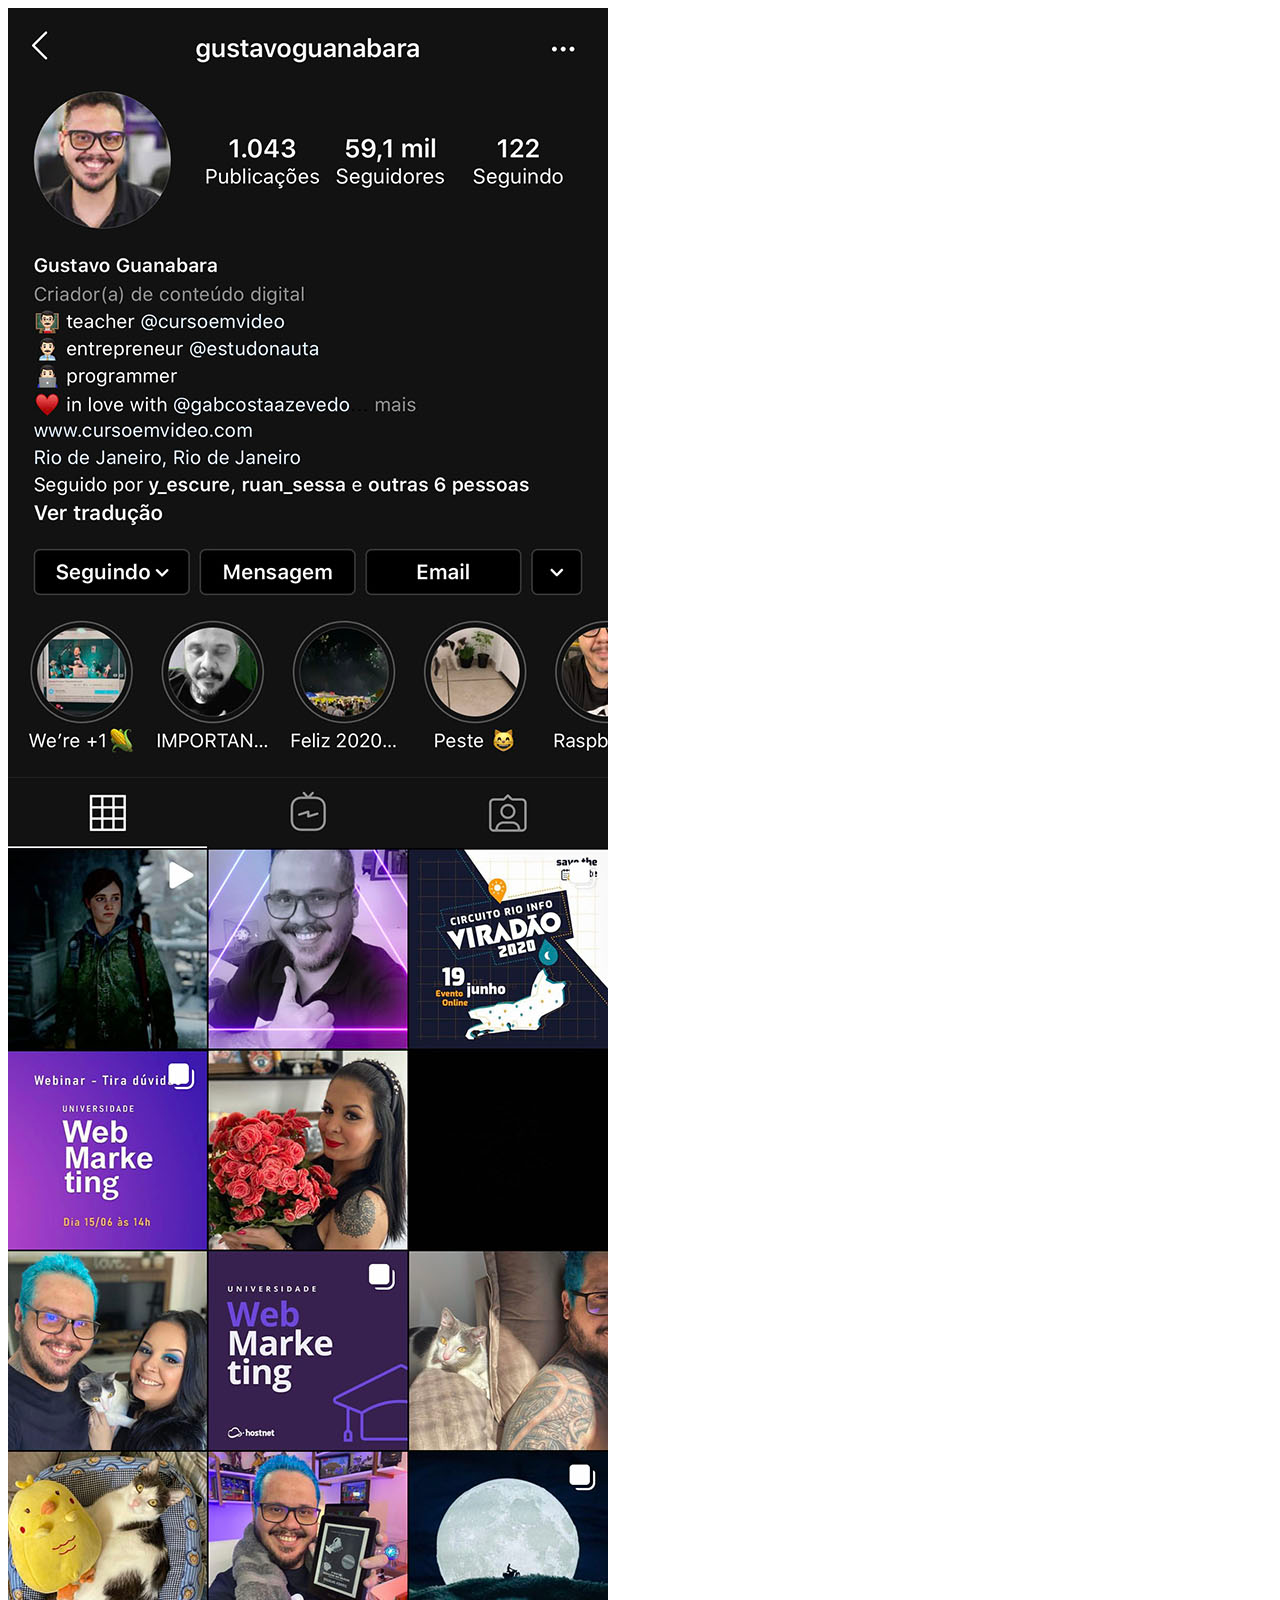
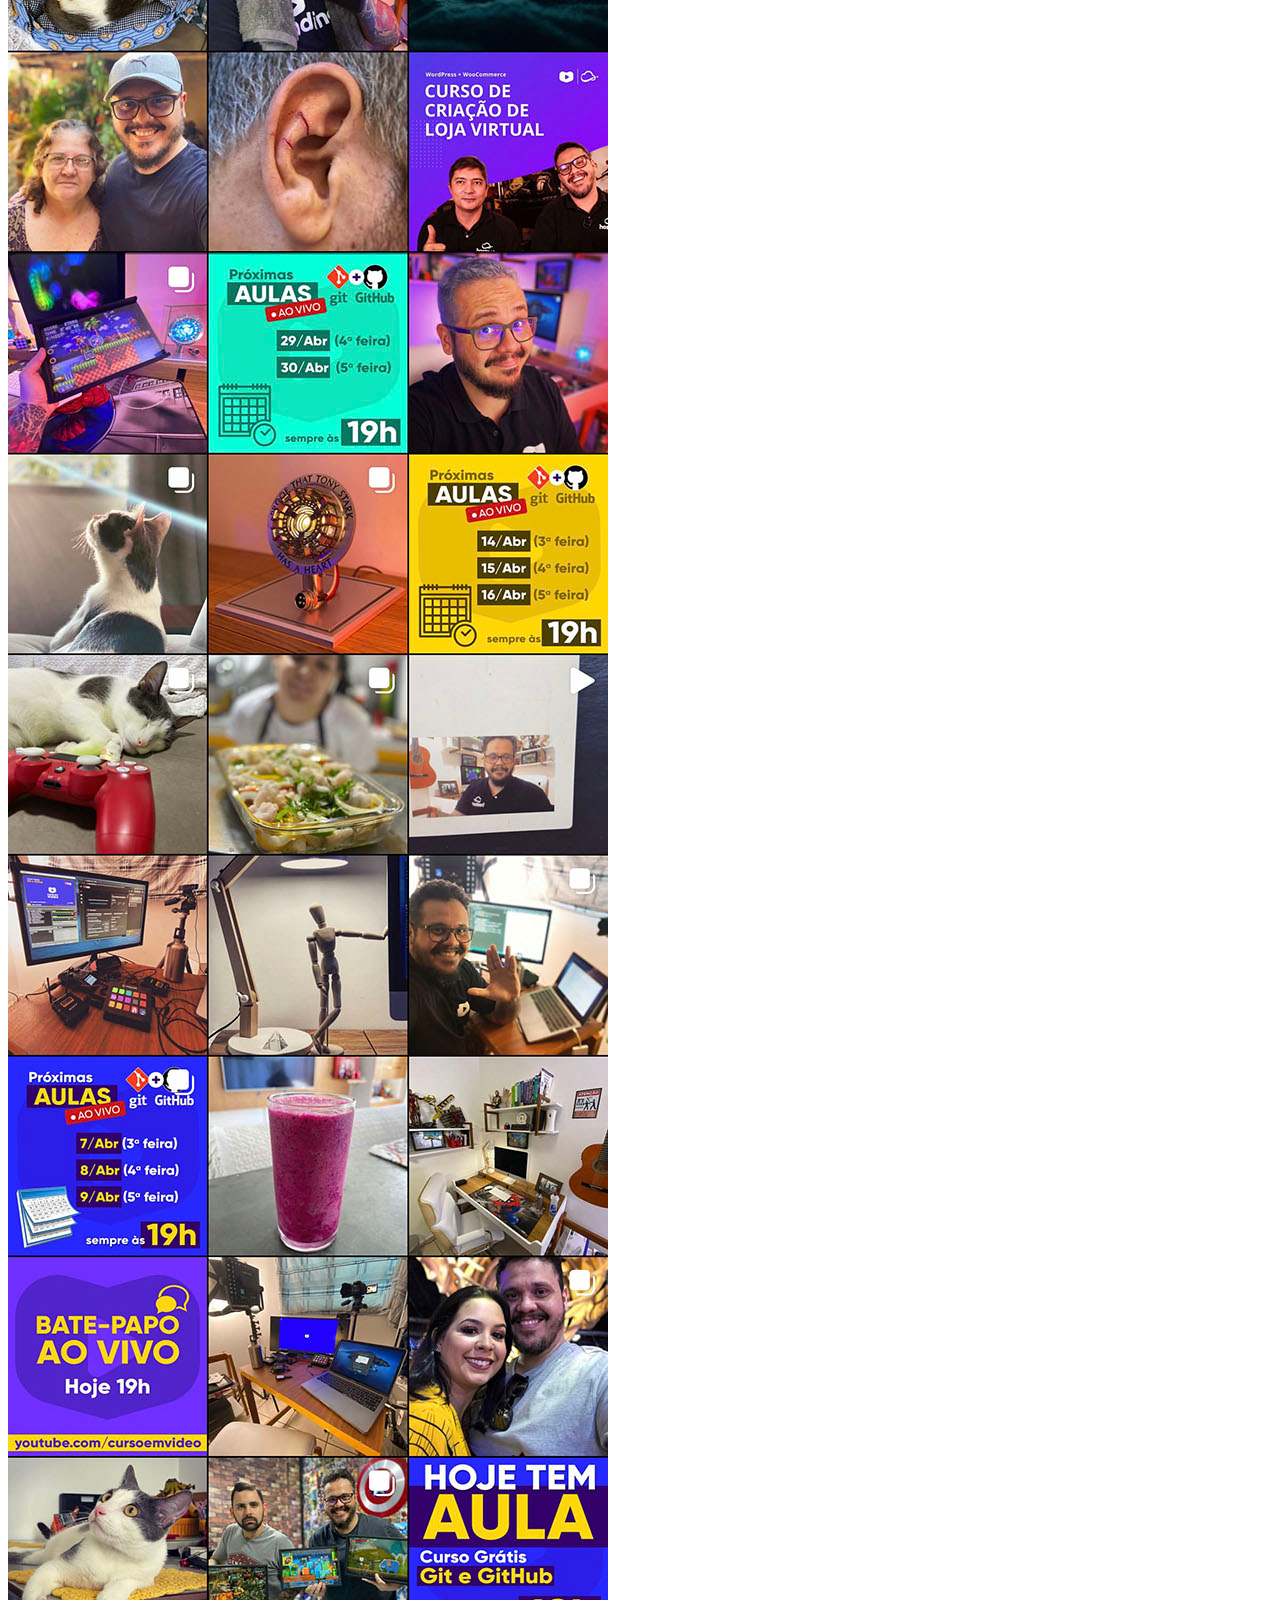
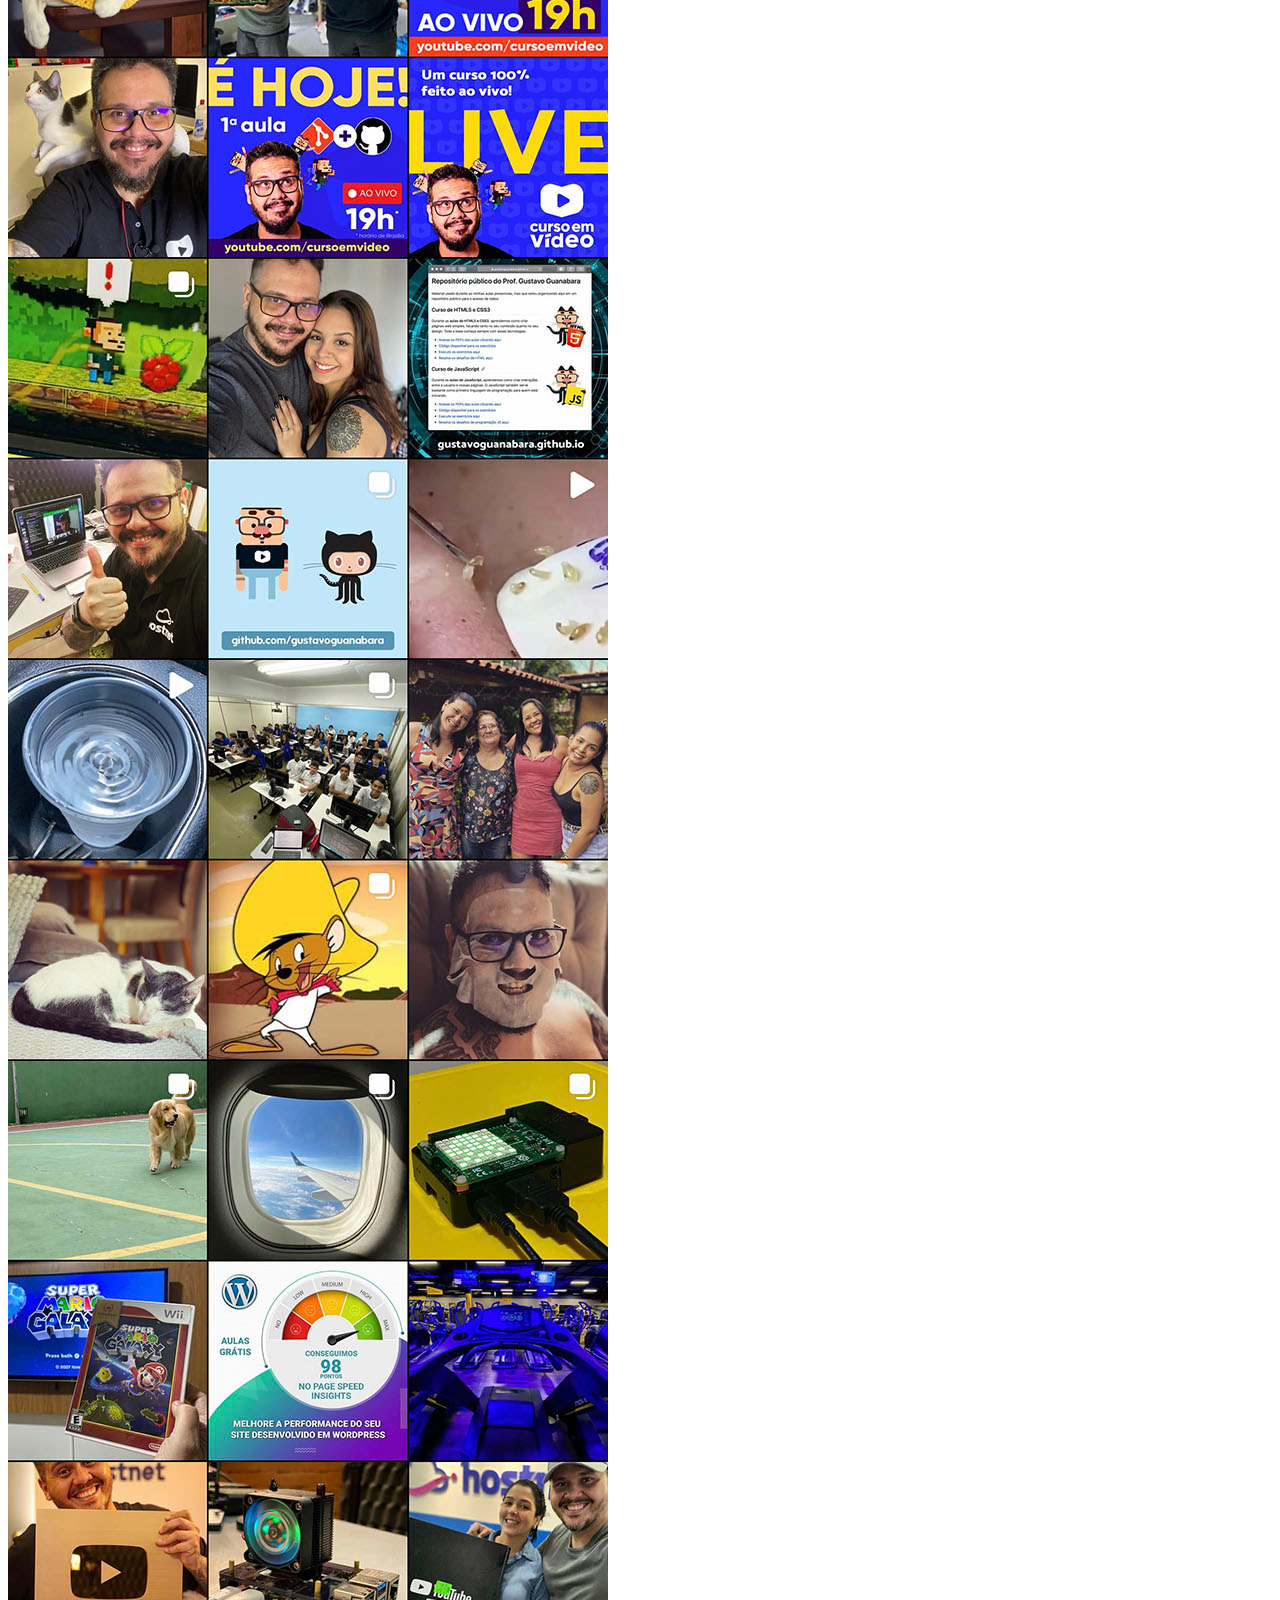
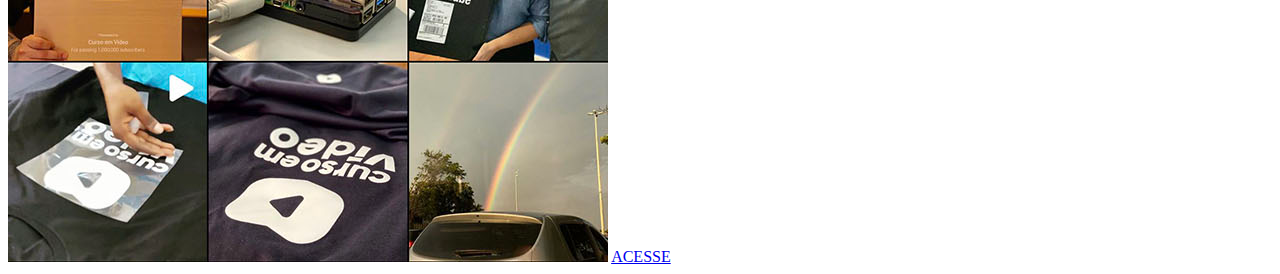
==== instagram.html @ 51bcddf1 "update projeto finalização redes sociais" ====
<!DOCTYPE html>
<html lang="pt-br">
<head>
    <meta charset="UTF-8">
    <meta http-equiv="X-UA-Compatible" content="IE=edge">
    <meta name="viewport" content="width=device-width, initial-scale=1.0">
    <title>Instagram</title>
</head>
<body>
    <img src="img/tela-instagram.jpg" alt="Instagram">
    <a href="http://www.instagram.com/gustavoguanabara" target="_blank">ACESSE</a>
</body>
</html>
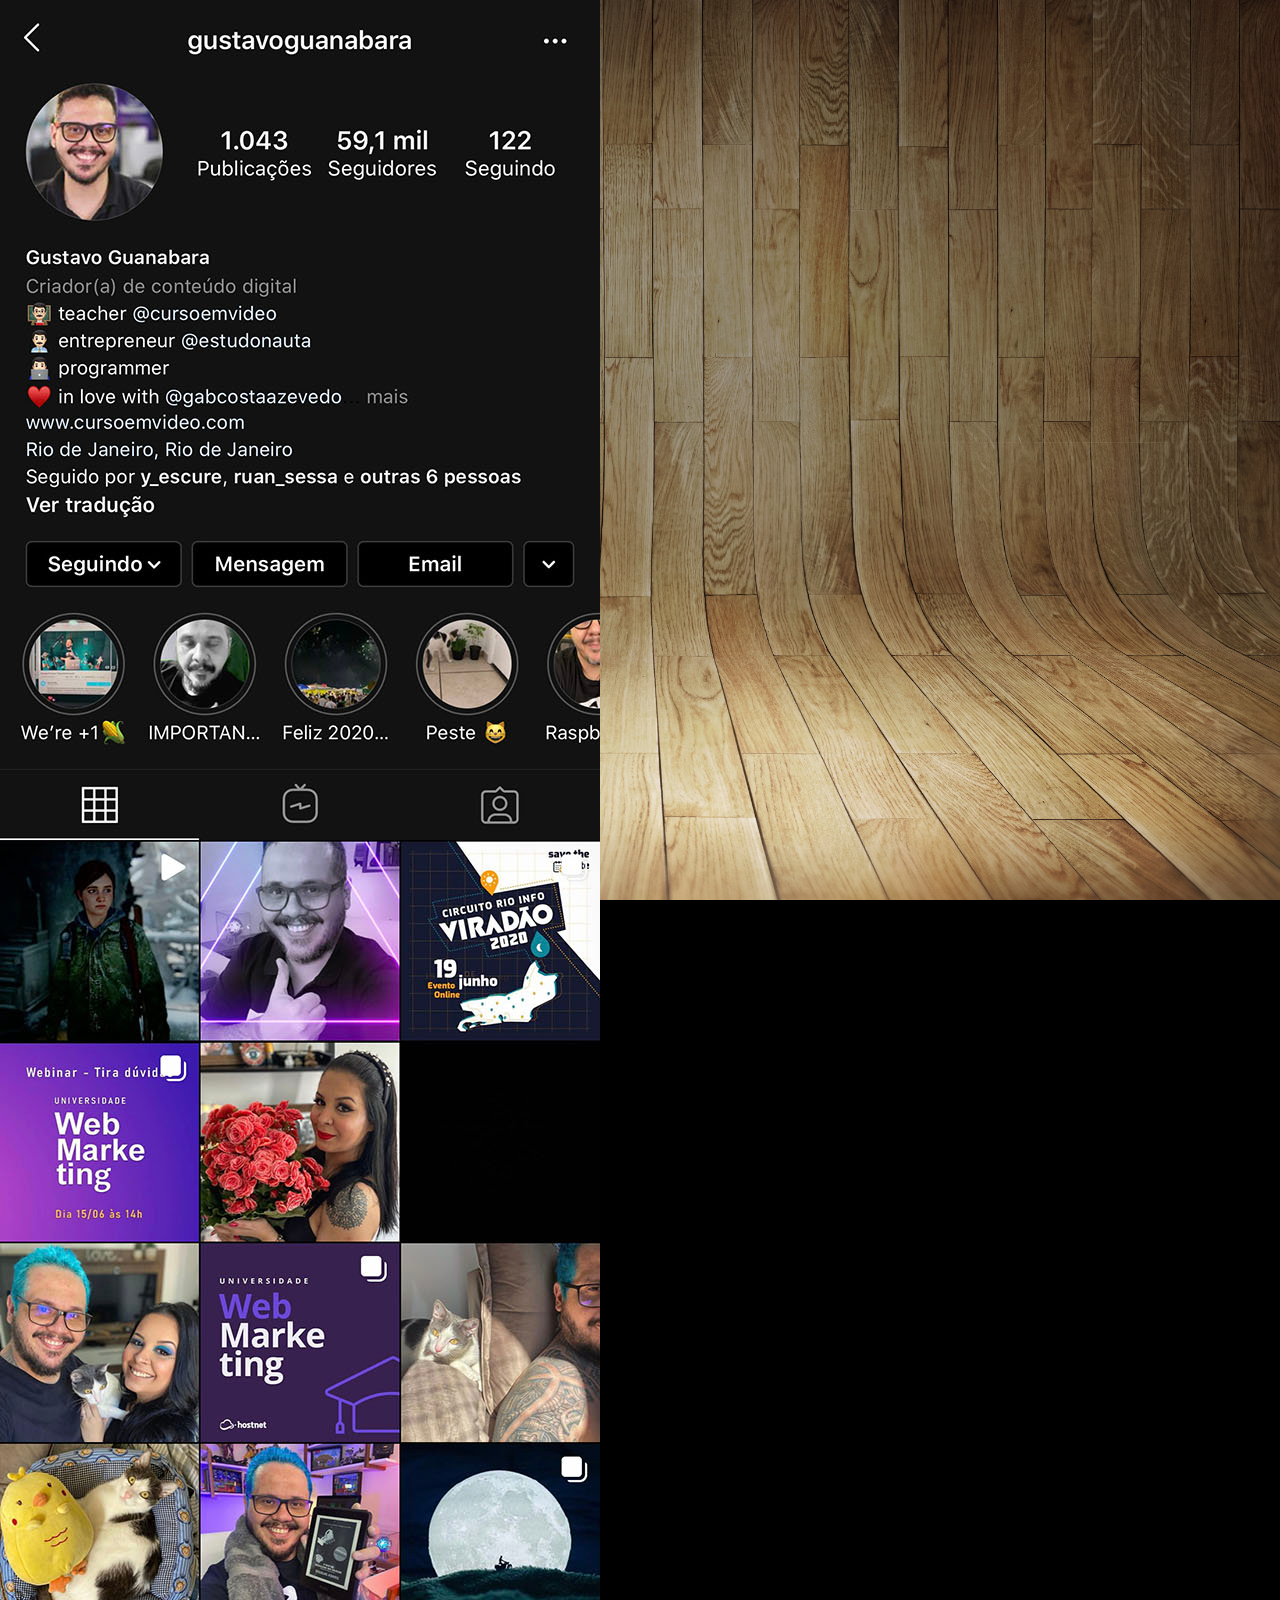
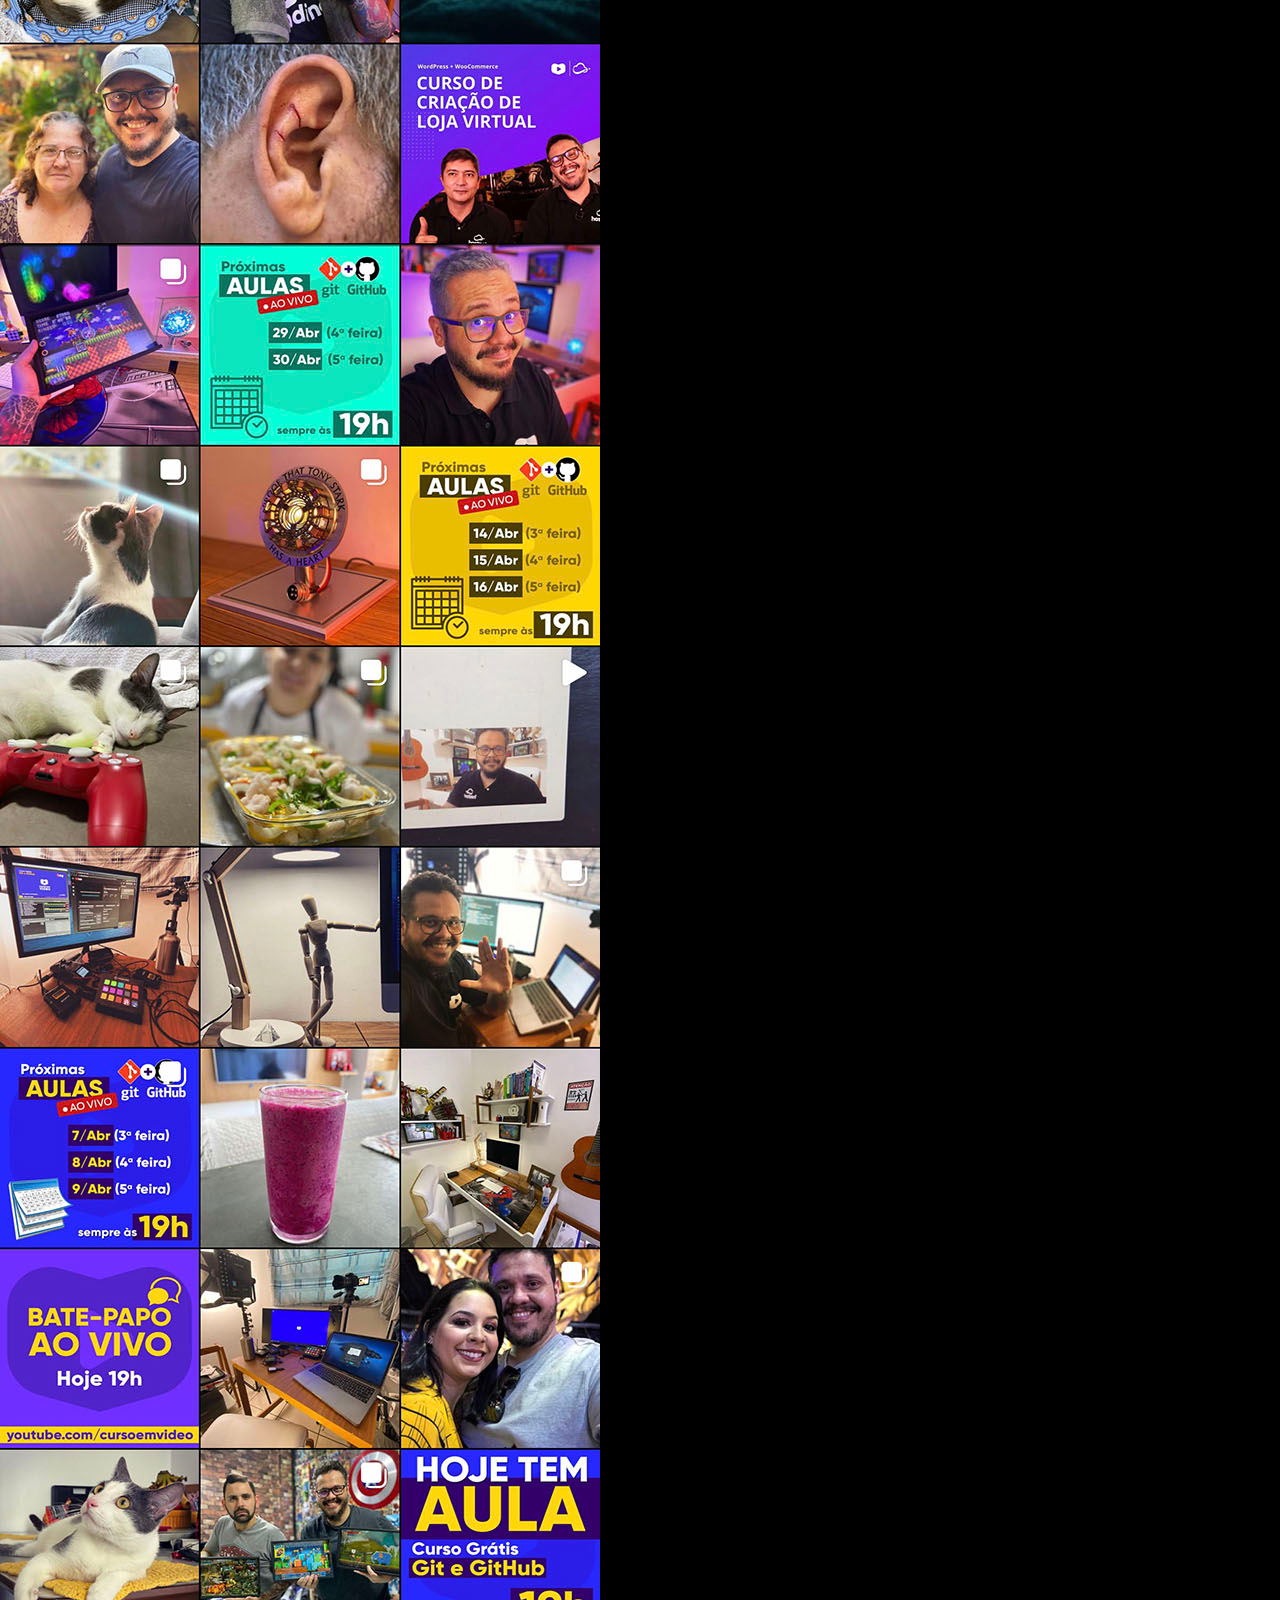
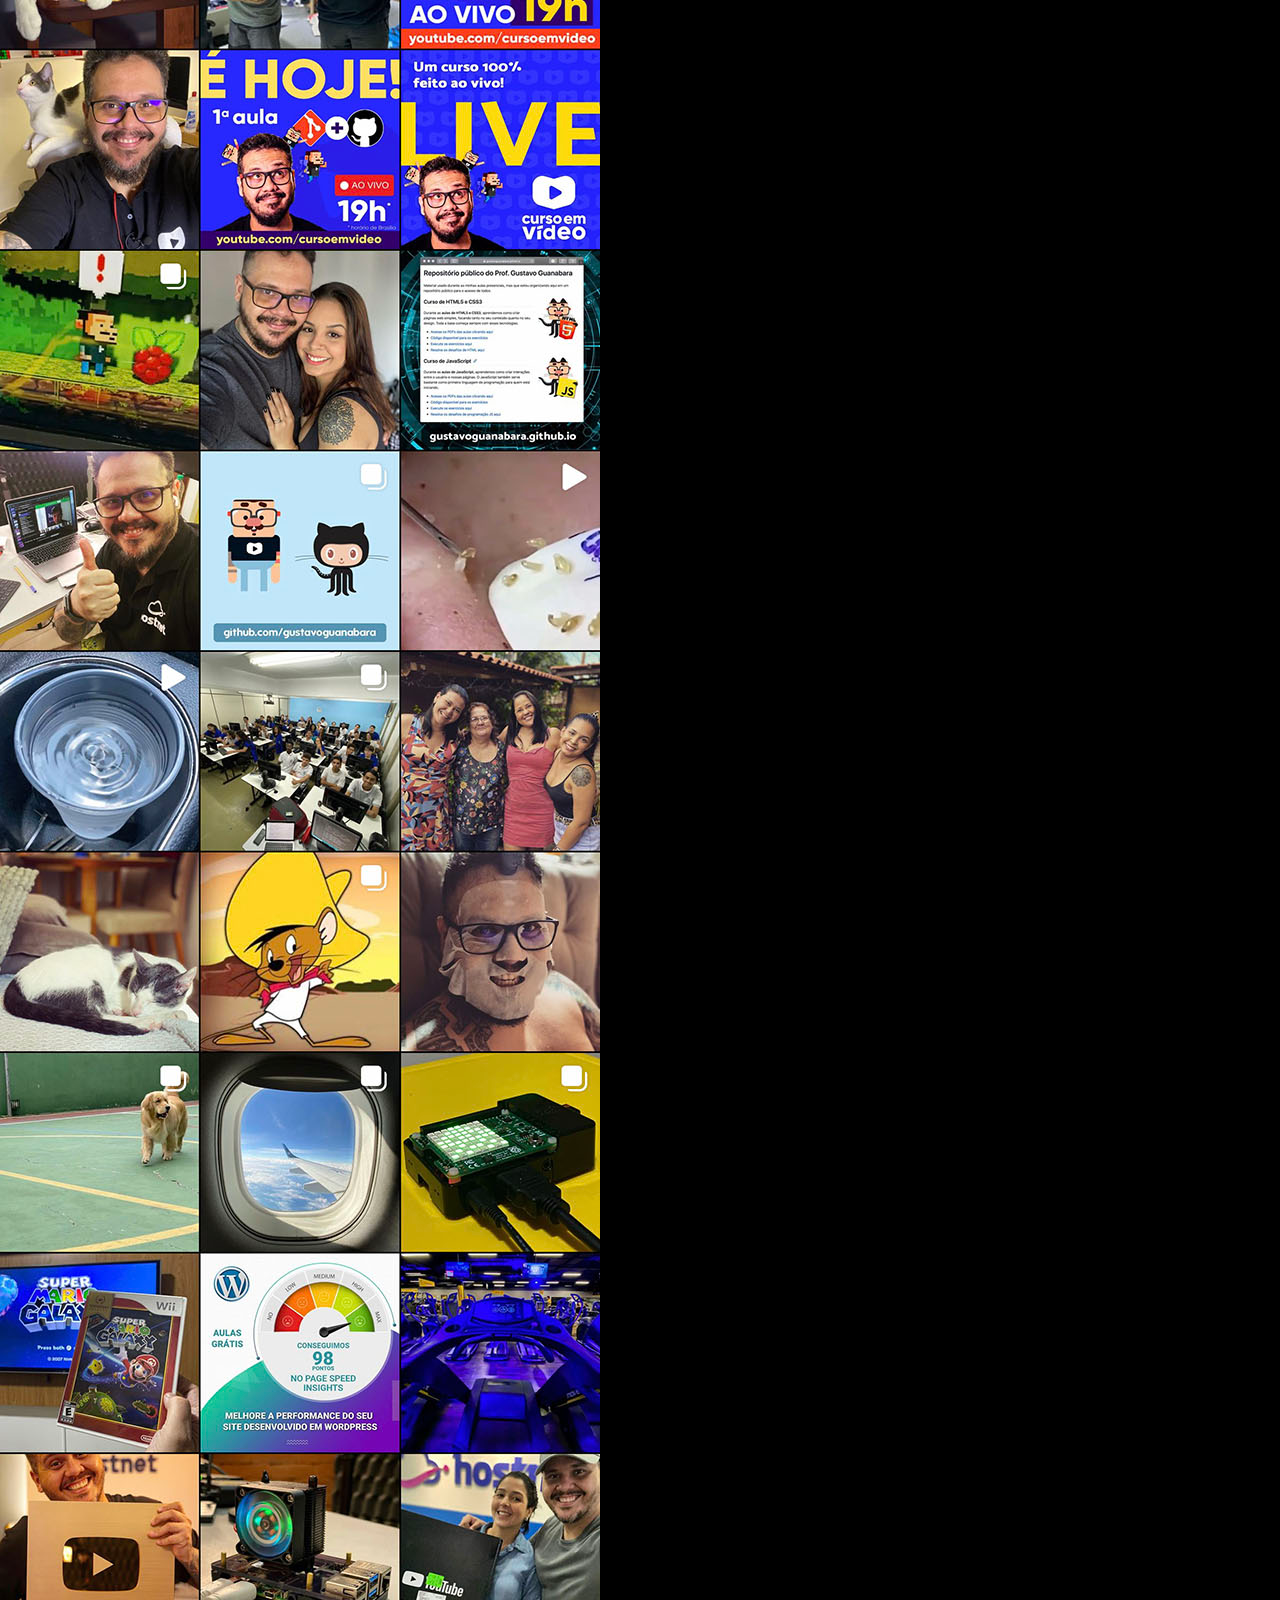
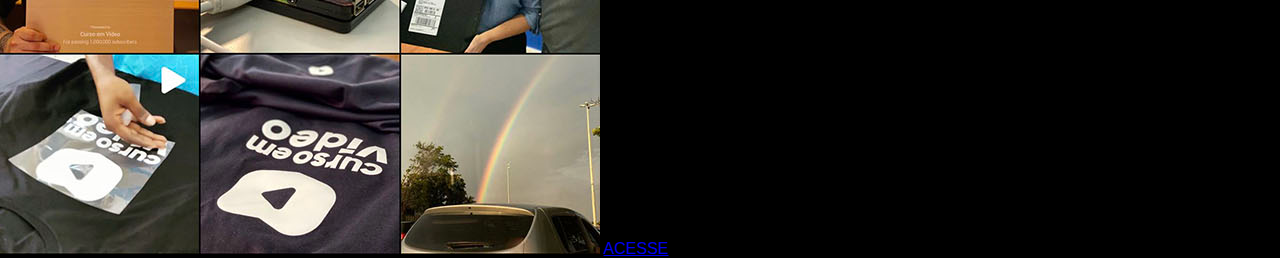
==== commit 0659f5fe: "bug fix" ====
--- a/instagram.html
+++ b/instagram.html
@@ -4,6 +4,7 @@
     <meta charset="UTF-8">
     <meta http-equiv="X-UA-Compatible" content="IE=edge">
     <meta name="viewport" content="width=device-width, initial-scale=1.0">
+    <link rel="stylesheet" href="css/style.css">
     <title>Instagram</title>
 </head>
 <body>
--- a/css/style.css
+++ b/css/style.css
@@ -0,0 +1,64 @@
+@charset "UTF-8";
+
+* {
+    margin: 0;
+    padding: 0;
+    font-family: Arial, Helvetica, sans-serif;
+}
+
+html, body {
+    height: 100vh;
+    width: 100vw;
+    background-color: black;
+}
+
+body {
+    background: url('../img/fundo-madeira.jpg') no-repeat top center;
+    background-size: cover;
+    background-attachment: fixed;
+}
+
+main {
+    position: relative;
+    height: 100vh;
+}
+
+section#telefone {
+    position: absolute;
+    top: 50%;
+    left: 50%;
+    transform: translate(-50%, -50%);
+    
+    height: 627px;
+    width: 311px;
+    background: url('../img/frame-iphone.png') no-repeat;
+    
+}
+
+section#redes-sociais {
+    text-align: right;
+}
+
+section#redes-sociais img {
+    width: 50px;
+    margin: 10px;
+    border-radius: 50%;
+    box-shadow: 20px 2px 5px rgba(0, 0, 0, 0.400);
+    box-sizing: border-box;
+}
+
+section#redes-sociais img:hover {
+    border: 2px solid rgba(255, 255, 255, 0.637);
+    transform: translate(-3px, -3px);
+    box-shadow: 5px 5px 10px rgba(0, 0, 0, 0.623);
+    transition: transform .3s border 1s;
+
+}
+
+iframe#tela {
+    position: relative;
+    top: 80px;
+    left: 22px;
+    height: 471px;
+    width: 269px;
+}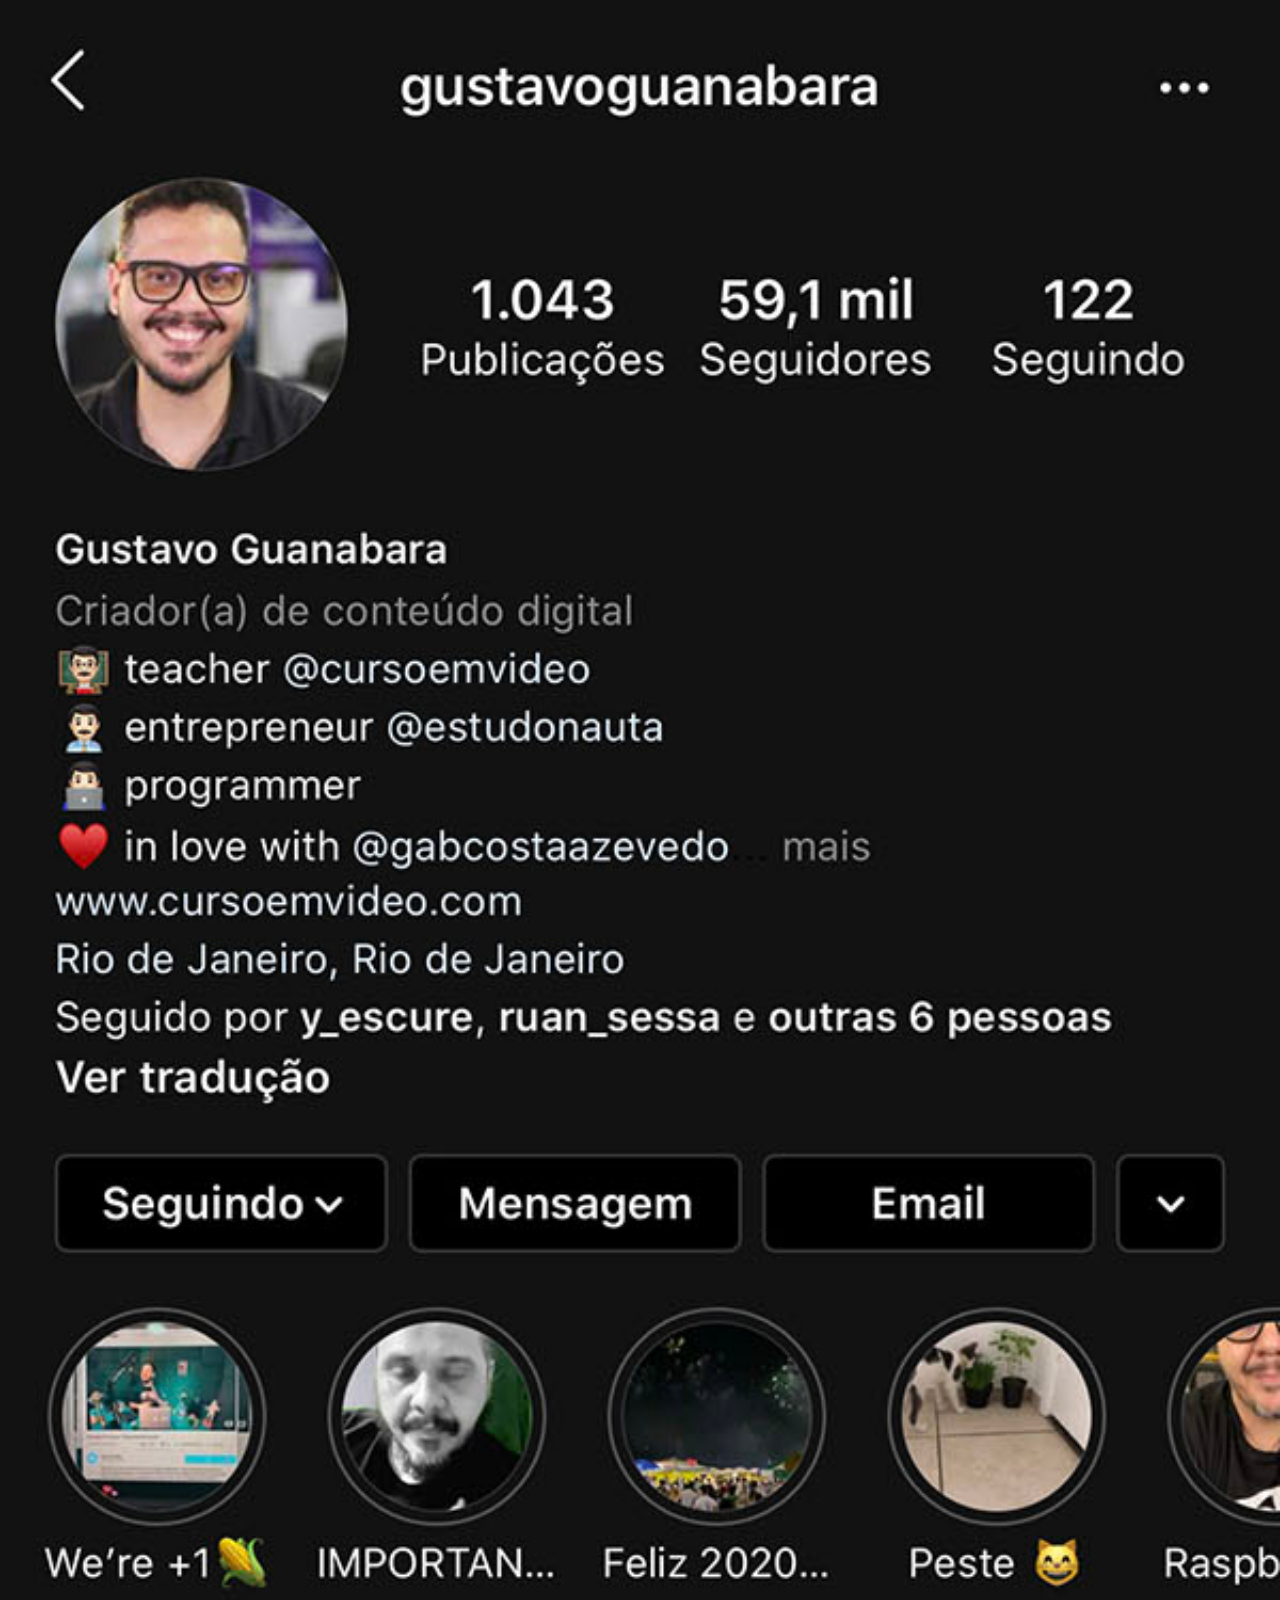
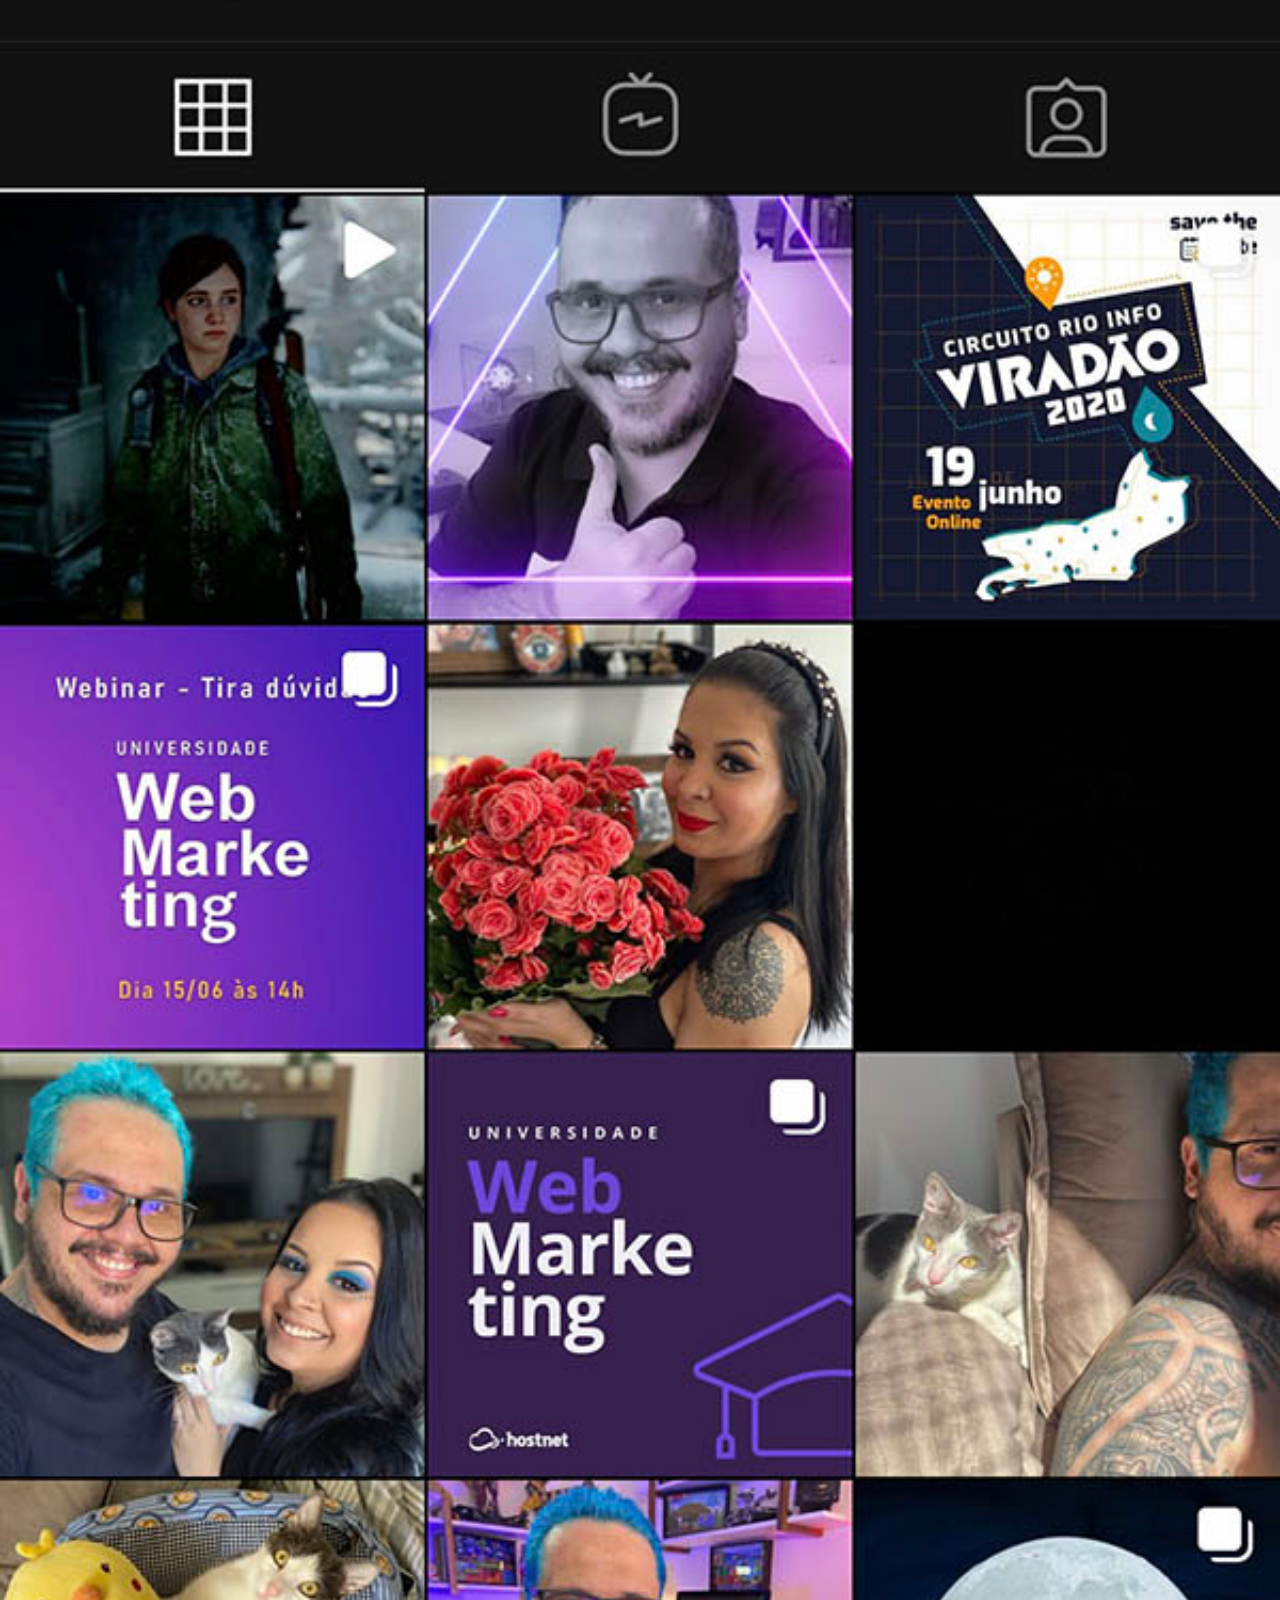
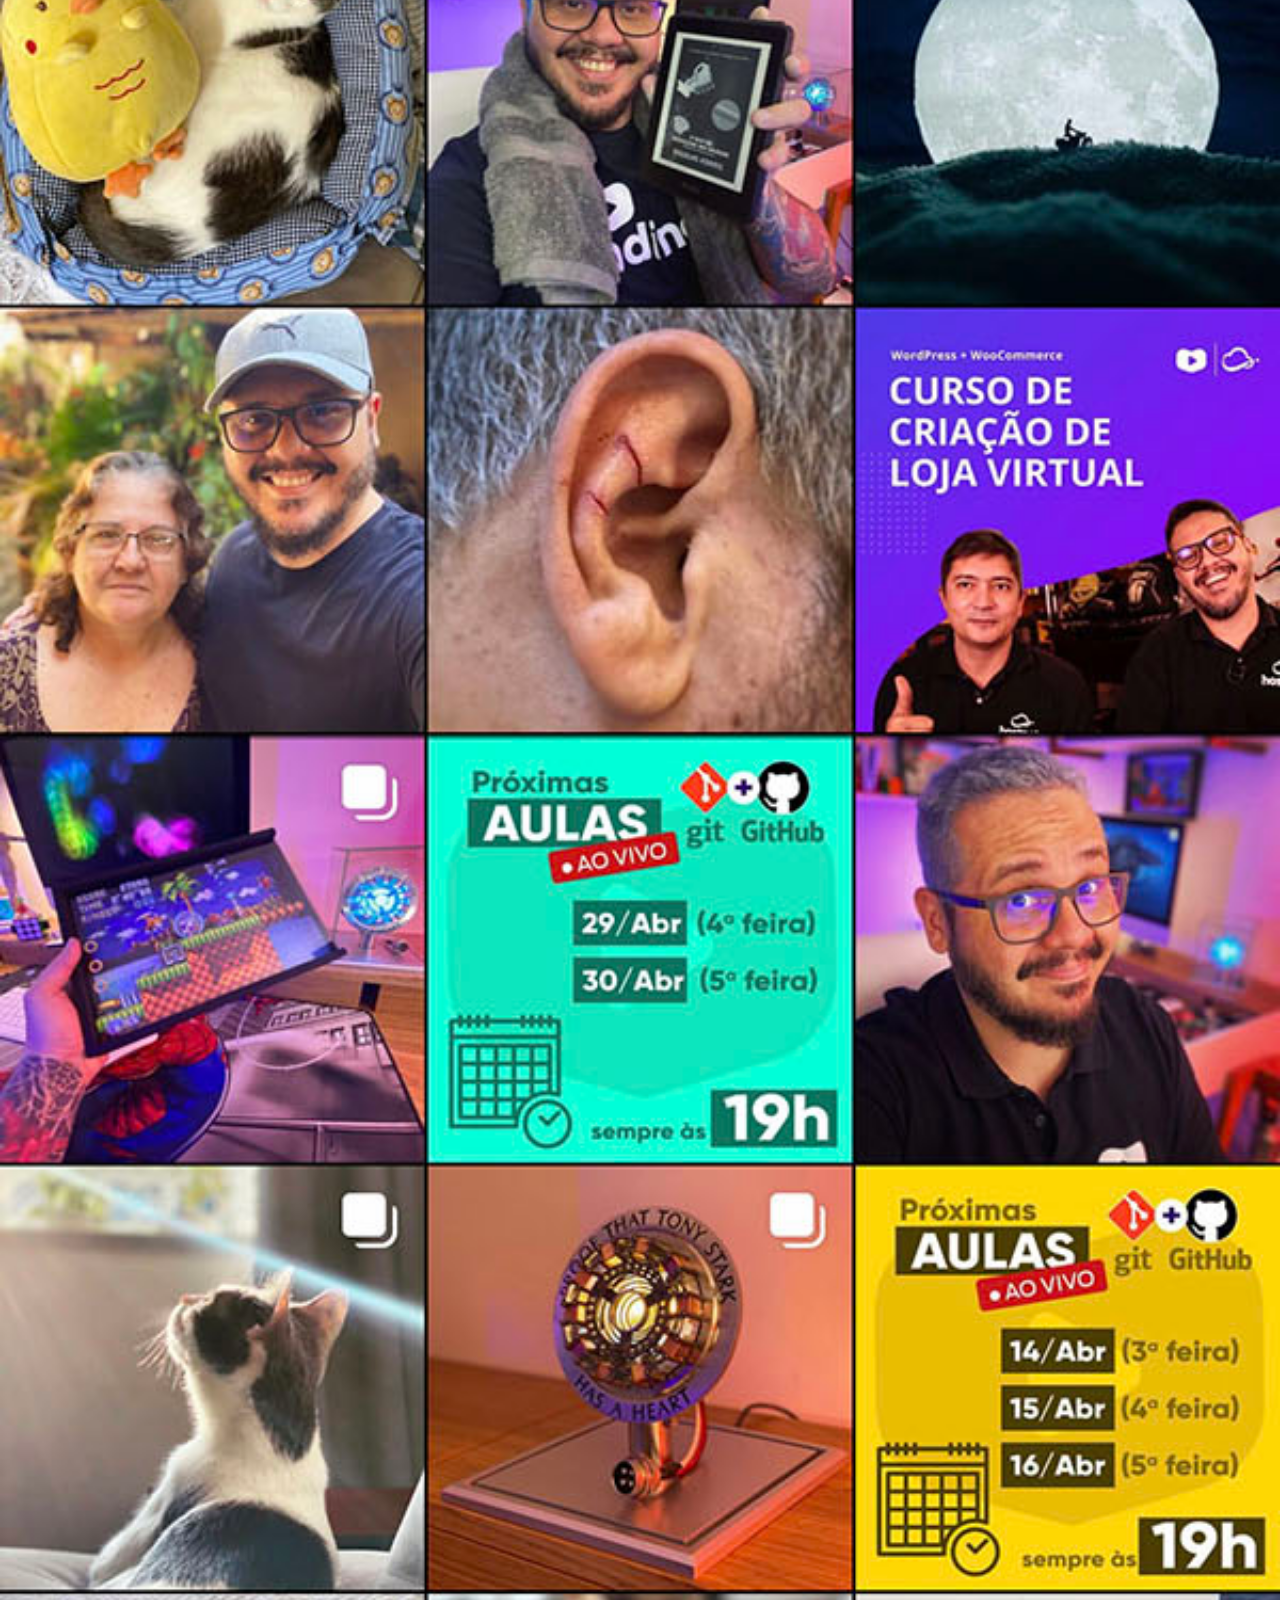
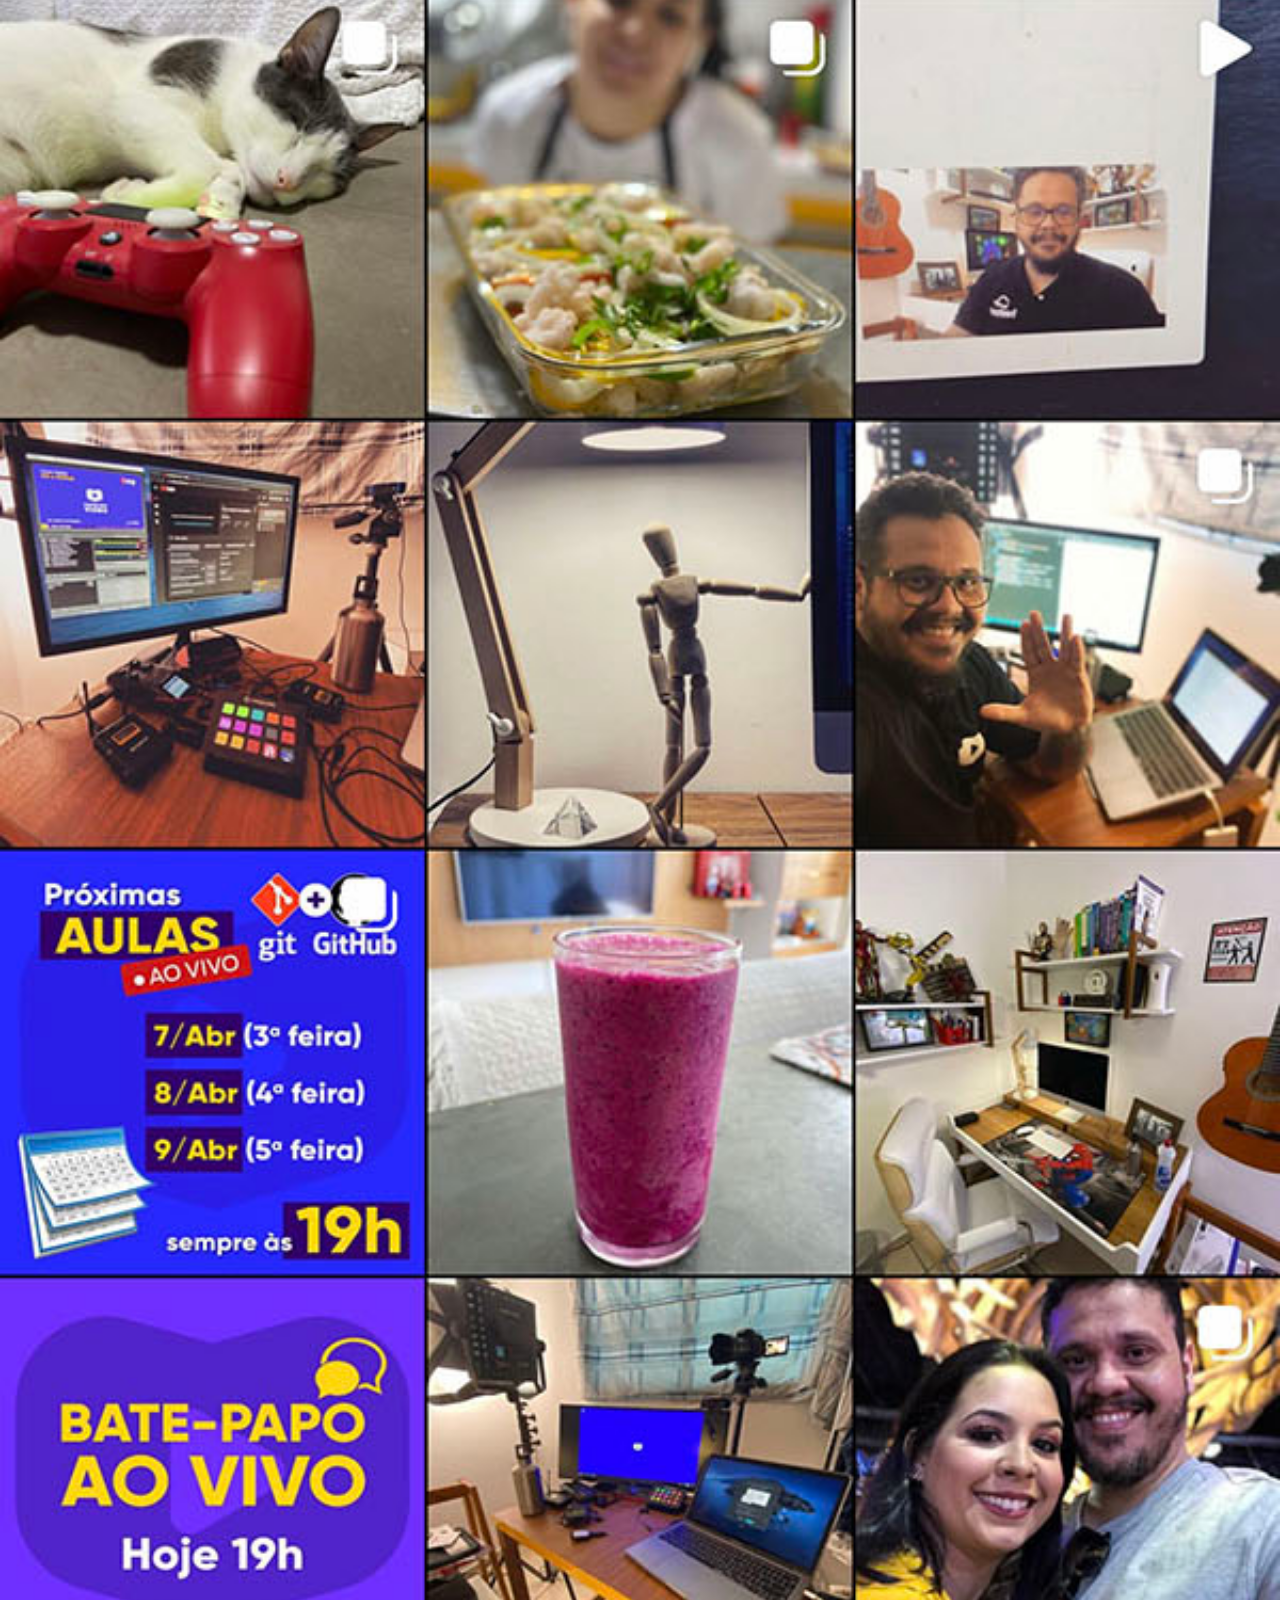
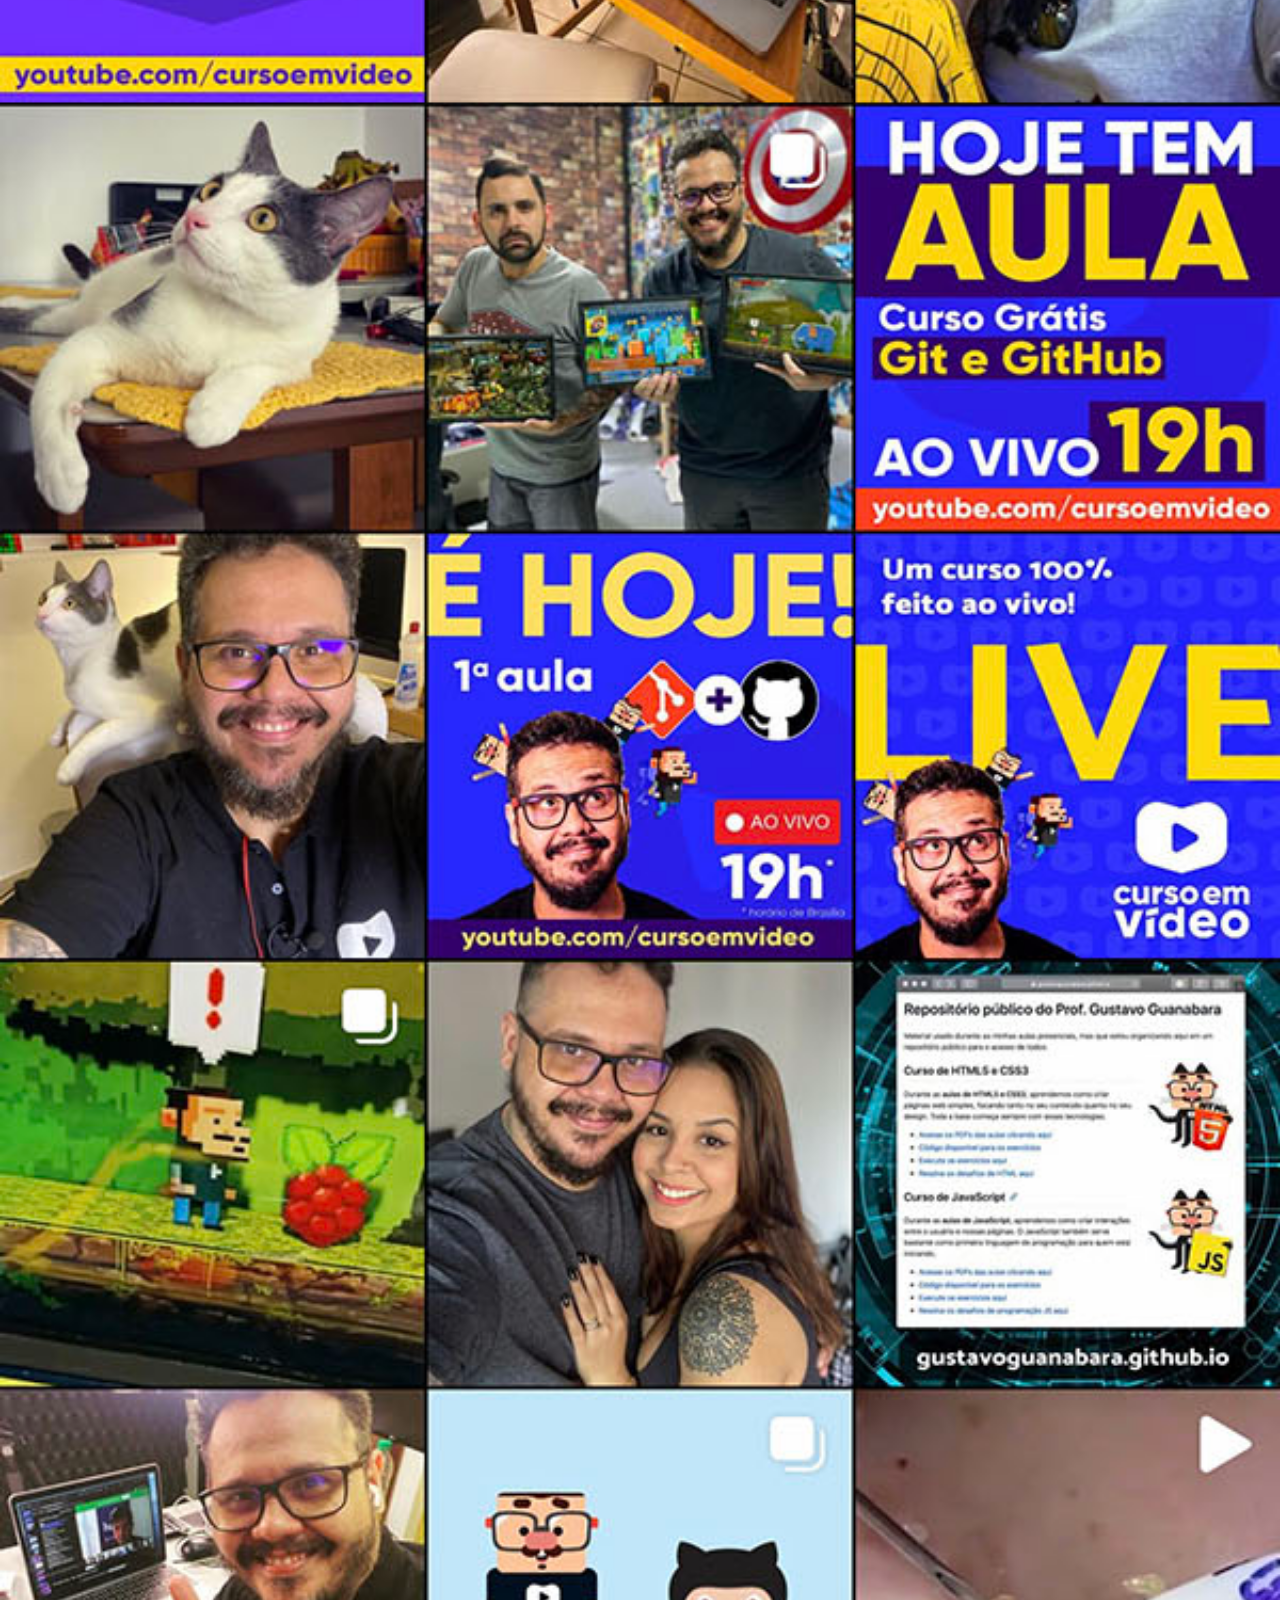
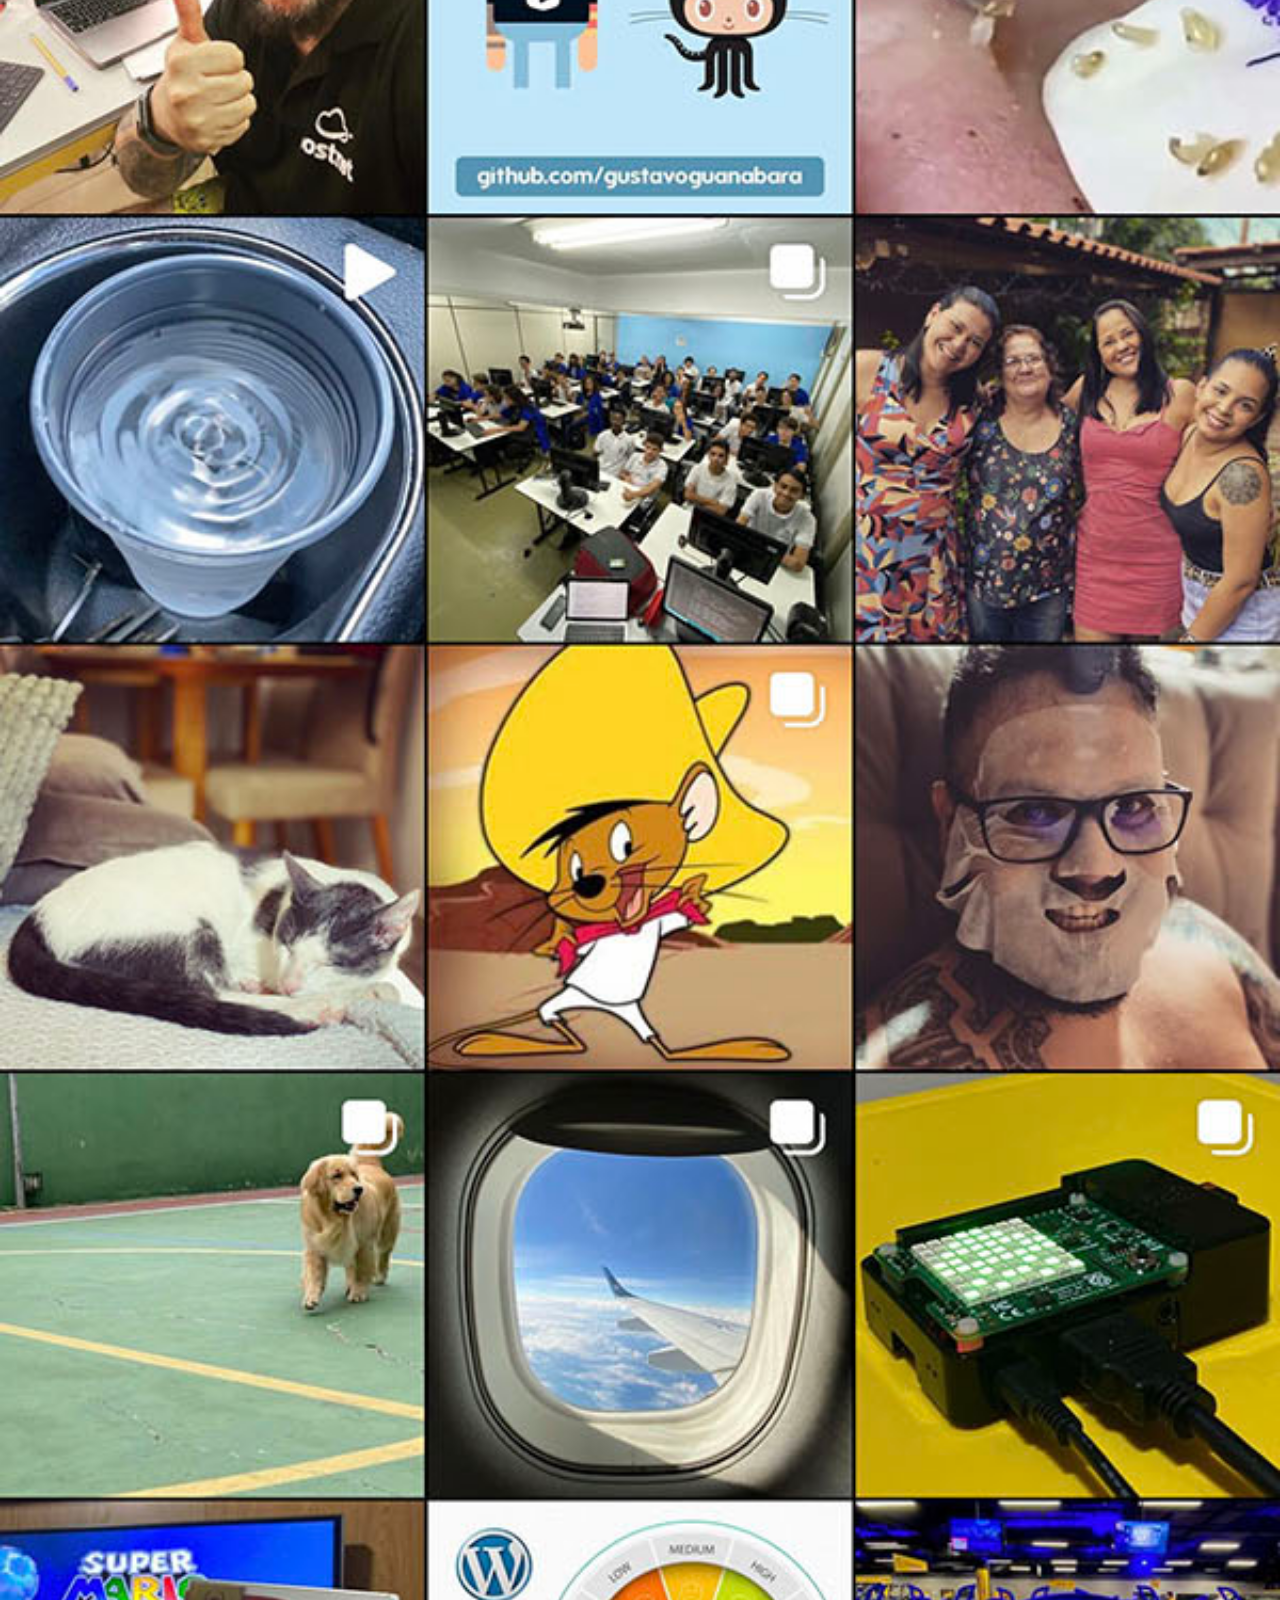
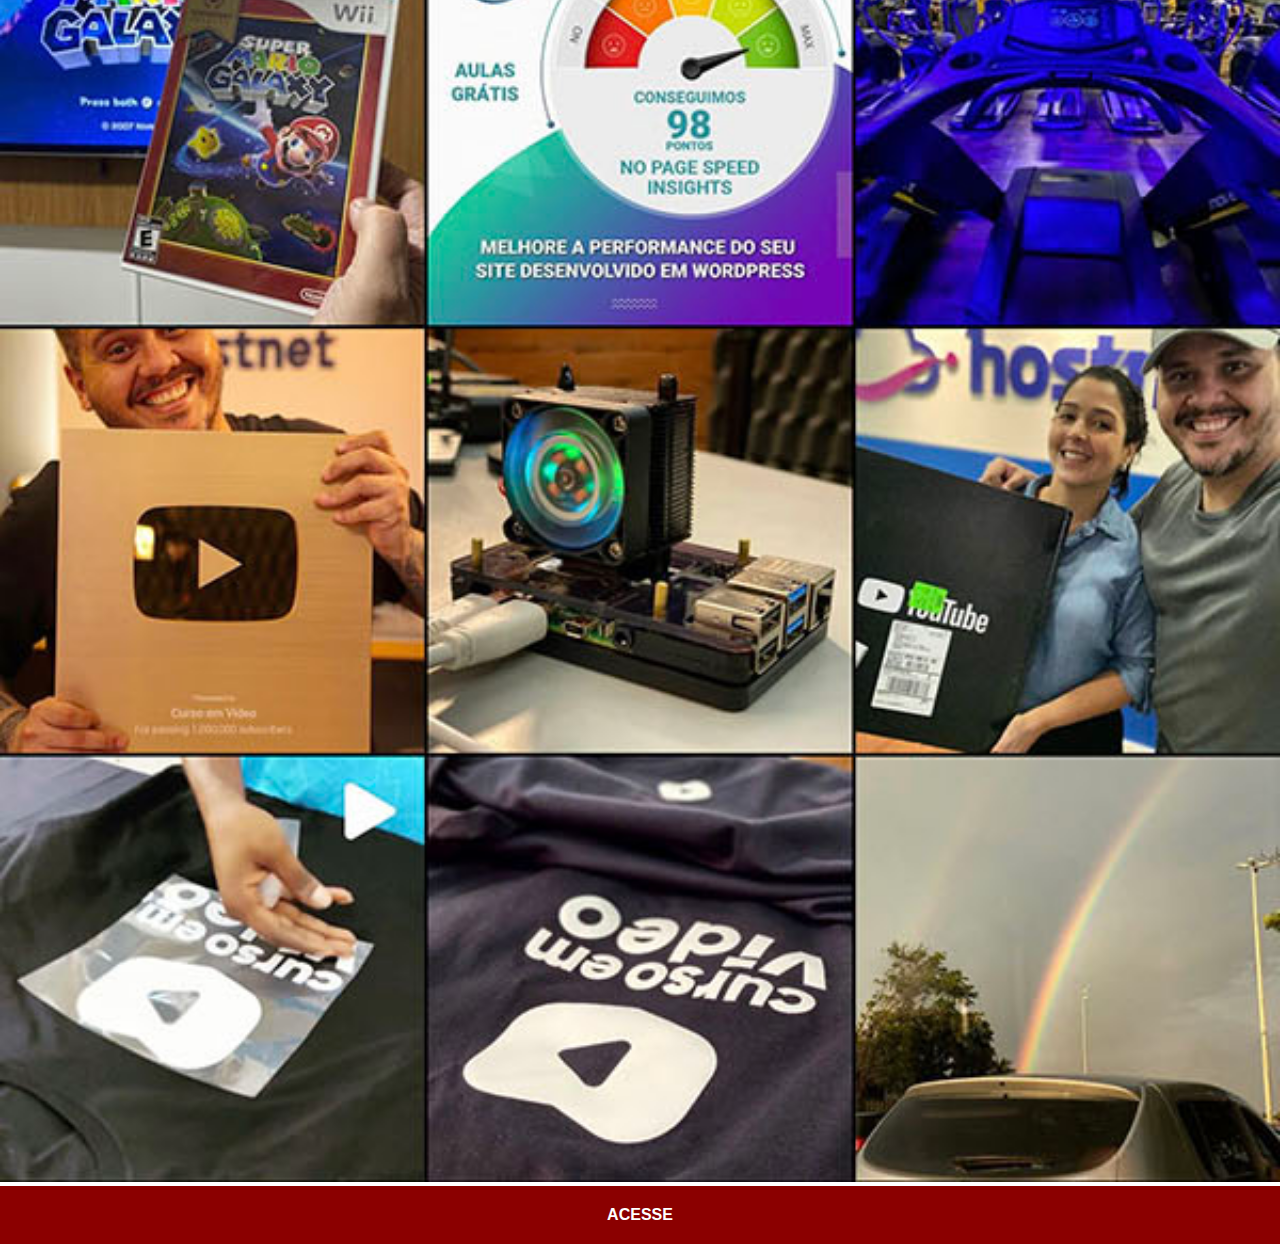
==== commit f047f29e: "bug fix link css instagram" ====
--- a/instagram.html
+++ b/instagram.html
@@ -4,7 +4,7 @@
     <meta charset="UTF-8">
     <meta http-equiv="X-UA-Compatible" content="IE=edge">
     <meta name="viewport" content="width=device-width, initial-scale=1.0">
-    <link rel="stylesheet" href="css/style.css">
+    <link rel="stylesheet" href="css/social.css">
     <title>Instagram</title>
 </head>
 <body>
--- a/css/social.css
+++ b/css/social.css
@@ -0,0 +1,30 @@
+@charset "UTF-8";
+
+* {
+    margin: 0;
+    padding: 0;
+    font-family: Arial, Helvetica, sans-serif;
+}
+
+::-webkit-scrollbar {
+    width: 0;
+    height: 0;
+}
+
+img {
+    width: 100vw;
+}
+
+a {
+    display: block;
+    background-color: darkred;
+    color: white;
+    padding: 20px;
+    text-align: center;
+    font-weight: bolder;
+    text-decoration: none;
+}
+
+a:hover {
+    background-color: red;
+}